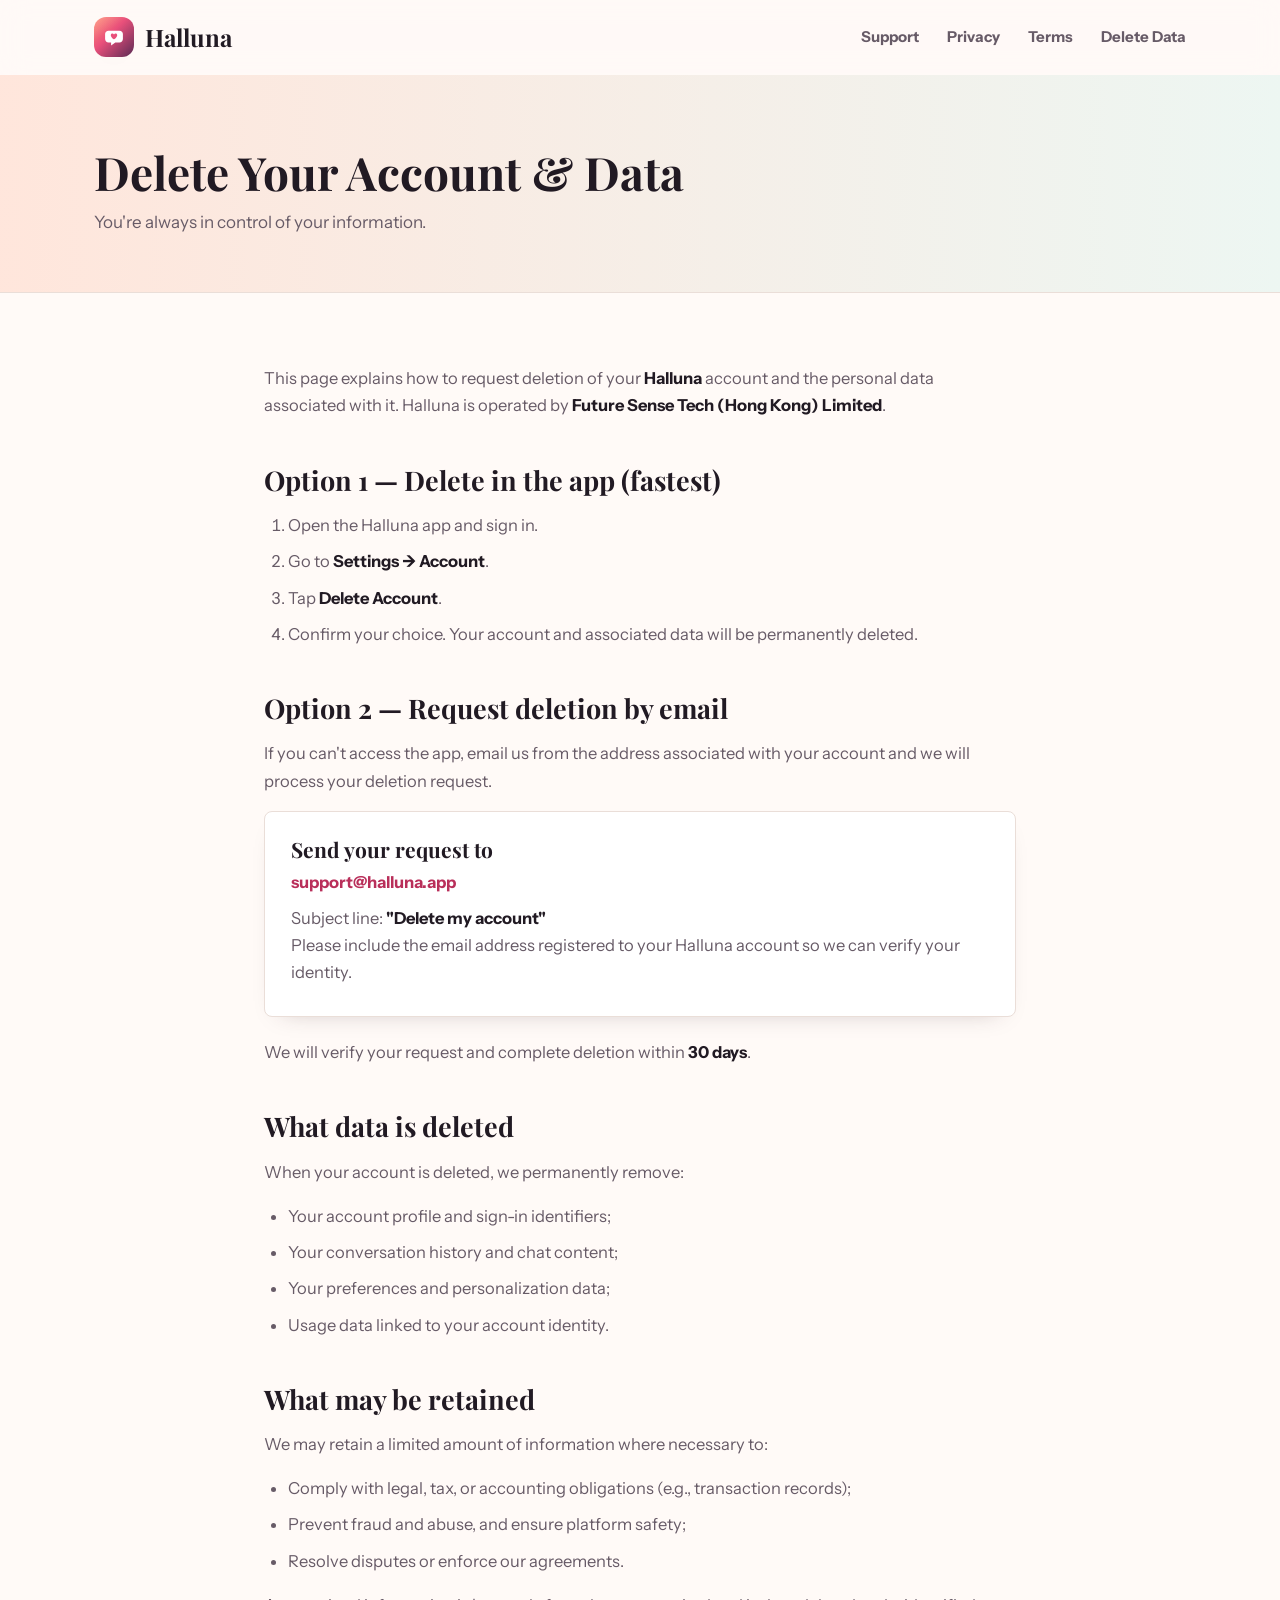
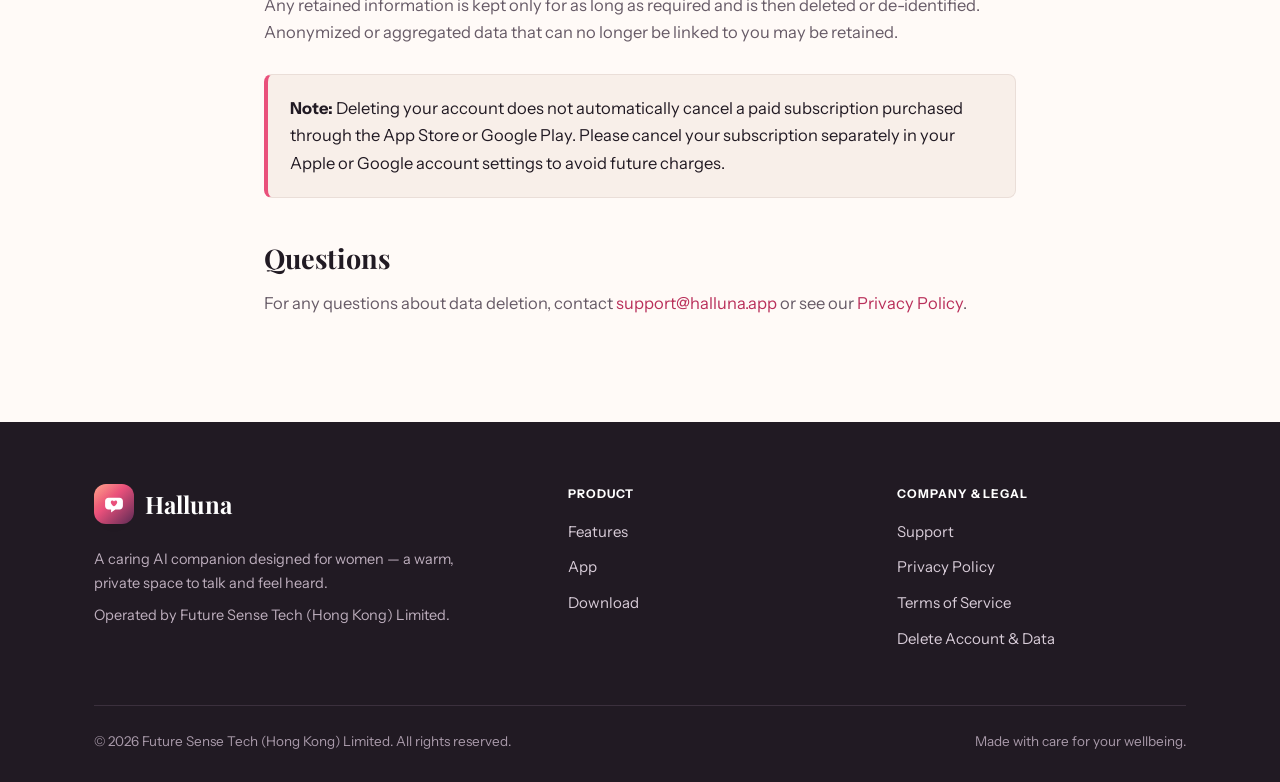
==== delete-account.html @ c00d172d "Initial Halluna website" ====
<!DOCTYPE html>
<html lang="en">
<head>
  <meta charset="UTF-8" />
  <meta name="viewport" content="width=device-width, initial-scale=1.0" />
  <title>Delete Account &amp; Data — Halluna</title>
  <meta name="description" content="How to delete your Halluna account and personal data, what is removed, and what may be retained." />
  <link rel="preconnect" href="https://fonts.googleapis.com" />
  <link rel="preconnect" href="https://fonts.gstatic.com" crossorigin />
  <link href="https://fonts.googleapis.com/css2?family=Instrument+Sans:wght@400;500;600;700;800&family=Playfair+Display:wght@600;700&display=swap" rel="stylesheet" />
  <link rel="stylesheet" href="styles.css" />
</head>
<body>

  <header class="site-header">
    <div class="wrap nav">
      <a class="brand" href="index.html"><span class="logo"><svg viewBox="0 0 24 24" fill="none"><path d="M6.5 5.7h11c1.9 0 3.4 1.5 3.4 3.4v4.9c0 1.9-1.5 3.4-3.4 3.4h-4.2l-4.2 3.1v-3.1H6.5c-1.9 0-3.4-1.5-3.4-3.4V9.1c0-1.9 1.5-3.4 3.4-3.4Z" fill="currentColor"/><path d="M12 14.4s-3.2-1.9-3.2-4.1c0-1 .7-1.7 1.6-1.7.7 0 1.2.4 1.6 1 .4-.6.9-1 1.6-1 .9 0 1.6.7 1.6 1.7 0 2.2-3.2 4.1-3.2 4.1Z" fill="#e9507b"/></svg></span><span class="wordmark">Halluna</span></a>
      <nav class="nav-links">
        <a href="support.html">Support</a>
        <a href="privacy.html">Privacy</a>
        <a href="terms.html">Terms</a>
        <a href="delete-account.html">Delete Data</a>
      </nav>
    </div>
  </header>

  <section class="page-hero">
    <span class="orb"></span>
    <div class="wrap">
      <h1>Delete Your Account &amp; Data</h1>
      <p>You're always in control of your information.</p>
    </div>
  </section>

  <section class="legal">
    <div class="wrap">

      <p>
        This page explains how to request deletion of your <strong>Halluna</strong> account and the personal
        data associated with it. Halluna is operated by <strong>Future Sense Tech (Hong Kong) Limited</strong>.
      </p>

      <h2>Option 1 — Delete in the app (fastest)</h2>
      <ol>
        <li>Open the Halluna app and sign in.</li>
        <li>Go to <strong>Settings → Account</strong>.</li>
        <li>Tap <strong>Delete Account</strong>.</li>
        <li>Confirm your choice. Your account and associated data will be permanently deleted.</li>
      </ol>

      <h2>Option 2 — Request deletion by email</h2>
      <p>
        If you can't access the app, email us from the address associated with your account and we will process
        your deletion request.
      </p>
      <div class="contact-card">
        <h3>Send your request to</h3>
        <p><a href="mailto:support@halluna.app">support@halluna.app</a></p>
        <p style="margin-top:8px">Subject line: <strong>"Delete my account"</strong><br>
          Please include the email address registered to your Halluna account so we can verify your identity.</p>
      </div>
      <p>We will verify your request and complete deletion within <strong>30 days</strong>.</p>

      <h2>What data is deleted</h2>
      <p>When your account is deleted, we permanently remove:</p>
      <ul>
        <li>Your account profile and sign-in identifiers;</li>
        <li>Your conversation history and chat content;</li>
        <li>Your preferences and personalization data;</li>
        <li>Usage data linked to your account identity.</li>
      </ul>

      <h2>What may be retained</h2>
      <p>We may retain a limited amount of information where necessary to:</p>
      <ul>
        <li>Comply with legal, tax, or accounting obligations (e.g., transaction records);</li>
        <li>Prevent fraud and abuse, and ensure platform safety;</li>
        <li>Resolve disputes or enforce our agreements.</li>
      </ul>
      <p>
        Any retained information is kept only for as long as required and is then deleted or de-identified.
        Anonymized or aggregated data that can no longer be linked to you may be retained.
      </p>

      <div class="callout">
        <p><strong>Note:</strong> Deleting your account does not automatically cancel a paid subscription
          purchased through the App Store or Google Play. Please cancel your subscription separately in your
          Apple or Google account settings to avoid future charges.</p>
      </div>

      <h2>Questions</h2>
      <p>For any questions about data deletion, contact
        <a href="mailto:support@halluna.app">support@halluna.app</a> or see our
        <a href="privacy.html">Privacy Policy</a>.</p>

    </div>
  </section>

  <footer class="site-footer">
    <div class="wrap">
      <div class="footer-grid">
        <div>
          <a class="brand" href="index.html"><span class="logo"><svg viewBox="0 0 24 24" fill="none"><path d="M6.5 5.7h11c1.9 0 3.4 1.5 3.4 3.4v4.9c0 1.9-1.5 3.4-3.4 3.4h-4.2l-4.2 3.1v-3.1H6.5c-1.9 0-3.4-1.5-3.4-3.4V9.1c0-1.9 1.5-3.4 3.4-3.4Z" fill="currentColor"/><path d="M12 14.4s-3.2-1.9-3.2-4.1c0-1 .7-1.7 1.6-1.7.7 0 1.2.4 1.6 1 .4-.6.9-1 1.6-1 .9 0 1.6.7 1.6 1.7 0 2.2-3.2 4.1-3.2 4.1Z" fill="#e9507b"/></svg></span><span class="wordmark">Halluna</span></a>
          <p>A caring AI companion designed for women — a warm, private space to talk and feel heard.</p>
          <p>Operated by Future Sense Tech (Hong Kong) Limited.</p>
        </div>
        <div class="footer-col">
          <h4>Product</h4>
          <a href="index.html#features">Features</a>
          <a href="index.html#app">App</a>
          <a href="index.html#download">Download</a>
        </div>
        <div class="footer-col">
          <h4>Company &amp; Legal</h4>
          <a href="support.html">Support</a>
          <a href="privacy.html">Privacy Policy</a>
          <a href="terms.html">Terms of Service</a>
          <a href="delete-account.html">Delete Account &amp; Data</a>
        </div>
      </div>
      <div class="footer-bottom">
        <span>© 2026 Future Sense Tech (Hong Kong) Limited. All rights reserved.</span>
        <span>Made with care for your wellbeing.</span>
      </div>
    </div>
  </footer>

</body>
</html>
---- styles.css ----
/* ==========================================================================
   Halluna website
   ========================================================================== */

:root {
  --paper: #fffaf7;
  --paper-2: #f8efe9;
  --surface: #ffffff;
  --ink: #211a23;
  --muted: #675b67;
  --soft: #8d818d;
  --coral: #e9507b;
  --coral-deep: #b92f5a;
  --plum: #5b2a54;
  --teal: #1e8a7a;
  --mint: #dff3ee;
  --peach: #ffd6c6;
  --line: #eaded8;
  --line-dark: #3b303d;
  --shadow-sm: 0 10px 24px -18px rgba(61, 37, 47, .35);
  --shadow-md: 0 24px 48px -28px rgba(61, 37, 47, .42);
  --shadow-lg: 0 36px 80px -34px rgba(61, 37, 47, .55);
  --max: 1140px;
  --display: "Playfair Display", Georgia, "Times New Roman", serif;
  --text: "Instrument Sans", system-ui, -apple-system, "Segoe UI", sans-serif;
}

* { box-sizing: border-box; }

html {
  scroll-behavior: smooth;
  -webkit-text-size-adjust: 100%;
}

body {
  margin: 0;
  font-family: var(--text);
  color: var(--ink);
  background: var(--paper);
  font-size: 17px;
  line-height: 1.65;
  -webkit-font-smoothing: antialiased;
  text-rendering: optimizeLegibility;
}

body.modal-open {
  overflow: hidden;
}

h1,
h2,
h3 {
  margin-top: 0;
  font-family: var(--display);
  font-weight: 700;
  letter-spacing: 0;
  line-height: 1.1;
}

a {
  color: var(--coral-deep);
  text-decoration: none;
  transition: color .18s ease;
}

a:hover { color: var(--plum); }
img { display: block; max-width: 100%; }

.wrap {
  width: 100%;
  max-width: var(--max);
  margin: 0 auto;
  padding: 0 24px;
}

.tight { max-width: 860px; }

/* ---------- Brand ---------- */
.brand {
  display: inline-flex;
  align-items: center;
  gap: 11px;
  color: inherit;
}

.brand:hover { color: inherit; }

.logo {
  width: 40px;
  height: 40px;
  border-radius: 12px;
  color: #fff;
  background:
    linear-gradient(145deg, rgba(255, 255, 255, .18), rgba(255, 255, 255, 0) 36%),
    linear-gradient(135deg, #ff8e73 0%, #e9507b 42%, #5b2a54 100%);
  display: grid;
  place-items: center;
  box-shadow: var(--shadow-sm);
  flex: none;
}

.logo svg {
  width: 24px;
  height: 24px;
}

.wordmark {
  font-family: var(--display);
  font-weight: 700;
  font-size: 24px;
  color: var(--ink);
  line-height: 1;
}

/* ---------- Header ---------- */
.site-header {
  position: sticky;
  top: 0;
  z-index: 60;
  background: rgba(255, 250, 247, .84);
  backdrop-filter: saturate(160%) blur(14px);
  border-bottom: 1px solid transparent;
  transition: border-color .2s ease, background .2s ease;
}

.site-header.scrolled {
  background: rgba(255, 250, 247, .94);
  border-bottom-color: var(--line);
}

.nav {
  display: flex;
  align-items: center;
  justify-content: space-between;
  min-height: 74px;
}

.nav-links {
  display: flex;
  align-items: center;
  gap: 28px;
}

.nav-links a {
  color: var(--muted);
  font-size: 15px;
  font-weight: 700;
}

.nav-links a:not(.btn):hover { color: var(--ink); }

.nav-links a.btn-primary {
  color: #fff;
}

.nav-links a.btn-primary:hover {
  color: #fff;
}

/* ---------- Buttons and store badges ---------- */
.btn {
  display: inline-flex;
  align-items: center;
  justify-content: center;
  gap: 9px;
  min-height: 46px;
  padding: 12px 24px;
  border-radius: 999px;
  border: 1px solid transparent;
  font-family: var(--text);
  font-size: 15px;
  font-weight: 800;
  cursor: pointer;
  white-space: nowrap;
  transition: transform .16s ease, box-shadow .16s ease, background .16s ease;
}

.btn:hover {
  text-decoration: none;
  transform: translateY(-2px);
}

.btn-primary {
  color: #fff;
  background: var(--coral);
  box-shadow: var(--shadow-md);
}

.btn-primary:hover {
  color: #fff;
  background: var(--coral-deep);
  box-shadow: var(--shadow-lg);
}

.btn-sm {
  min-height: 40px;
  padding: 9px 18px;
  font-size: 14px;
}

.store-row {
  display: flex;
  gap: 14px;
  flex-wrap: wrap;
}

.store-badge {
  display: inline-flex;
  align-items: center;
  justify-content: flex-start;
  gap: 12px;
  min-width: 188px;
  min-height: 56px;
  padding: 10px 18px;
  border-radius: 8px;
  color: #fff;
  background: #211a23;
  box-shadow: var(--shadow-md);
  transition: transform .16s ease, box-shadow .16s ease, background .16s ease;
}

.store-badge:hover {
  color: #fff;
  background: #332834;
  transform: translateY(-2px);
  box-shadow: var(--shadow-lg);
}

.store-badge img {
  width: 26px;
  height: 26px;
  object-fit: contain;
  flex: none;
}

.store-badge .t {
  display: flex;
  flex-direction: column;
  line-height: 1.1;
  text-align: left;
}

.store-badge .t small {
  font-size: 10.5px;
  font-weight: 600;
  opacity: .78;
}

.store-badge .t b {
  font-size: 16px;
  font-weight: 800;
}

/* ---------- Hero ---------- */
.hero {
  position: relative;
  overflow: hidden;
}

.app-hero {
  min-height: calc(100vh - 74px);
  padding: 62px 0 58px;
  background:
    linear-gradient(90deg, rgba(255, 214, 198, .42), rgba(223, 243, 238, .45)),
    radial-gradient(1200px 640px at 50% 0%, #ffffff 0%, rgba(255, 255, 255, 0) 72%);
}

.hero-grid {
  display: grid;
  grid-template-columns: minmax(0, 1fr) 410px;
  gap: 72px;
  align-items: center;
}

.hero-copy {
  max-width: 630px;
}

.app-mark {
  display: inline-flex;
  align-items: center;
  gap: 12px;
  margin-bottom: 26px;
  padding: 8px 14px 8px 8px;
  border: 1px solid rgba(233, 80, 123, .22);
  border-radius: 999px;
  color: var(--plum);
  background: rgba(255, 255, 255, .72);
  box-shadow: var(--shadow-sm);
  font-size: 13px;
  font-weight: 800;
  text-transform: uppercase;
}

.app-icon {
  display: grid;
  place-items: center;
  color: #fff;
  background:
    linear-gradient(145deg, rgba(255, 255, 255, .2), rgba(255, 255, 255, 0) 34%),
    linear-gradient(135deg, #ff8e73 0%, #e9507b 42%, #5b2a54 100%);
  box-shadow: var(--shadow-md);
}

.app-icon {
  width: 54px;
  height: 54px;
  margin: 0;
  border-radius: 16px;
  flex: none;
}

.app-icon svg {
  width: 32px;
  height: 32px;
}

.hero h1 {
  max-width: 680px;
  margin: 0 0 22px;
  color: var(--ink);
  font-size: 58px;
}

.hero .lead {
  max-width: 590px;
  margin: 0 0 32px;
  color: var(--muted);
  font-size: 19px;
}

.hero-stores { margin-bottom: 20px; }

.micro {
  display: flex;
  align-items: center;
  gap: 9px;
  color: var(--soft);
  font-size: 14px;
  font-weight: 600;
}

.micro svg {
  width: 18px;
  height: 18px;
  color: var(--teal);
  flex: none;
}

/* ---------- App preview ---------- */
.phone-wrap {
  position: relative;
  display: grid;
  justify-items: center;
}

.phone {
  position: relative;
  width: 318px;
  aspect-ratio: 9 / 19.4;
  padding: 14px;
  border-radius: 42px;
  background: #211a23;
  box-shadow: 0 28px 70px -30px rgba(33, 26, 35, .85);
}

.phone::before {
  content: "";
  position: absolute;
  inset: 8px;
  border: 1px solid rgba(255, 255, 255, .16);
  border-radius: 36px;
  pointer-events: none;
}

.phone .screen {
  width: 100%;
  height: 100%;
  overflow: hidden;
  border-radius: 30px;
  background: linear-gradient(180deg, #fffaf7 0%, #f6ece6 100%);
  display: flex;
  flex-direction: column;
}

.chat-top {
  display: flex;
  align-items: center;
  gap: 12px;
  padding: 14px 16px;
  border-bottom: 1px solid rgba(234, 222, 216, .82);
  background: rgba(255, 255, 255, .64);
}

.chat-top .ava {
  position: relative;
  width: 56px;
  height: 56px;
  border-radius: 50%;
  background: #fff;
  box-shadow: 0 12px 26px -18px rgba(61, 37, 47, .55);
  flex: none;
}

.chat-top .ava img {
  width: 100%;
  height: 100%;
  object-fit: cover;
  border-radius: 50%;
  display: block;
}

.chat-top .ava::after {
  content: "";
  position: absolute;
  right: 1px;
  bottom: 1px;
  z-index: 2;
  width: 13px;
  height: 13px;
  border-radius: 50%;
  background: var(--teal);
  border: 2px solid #fff;
}

.chat-top .meta { flex: 1; }
.chat-top .nm { font-size: 17px; font-weight: 800; line-height: 1.2; }
.chat-top .st { color: var(--teal); font-size: 12px; font-weight: 800; }

.chat-actions {
  display: inline-flex;
  align-items: center;
  gap: 8px;
  color: var(--soft);
  flex: none;
}

.chat-actions span {
  width: 30px;
  height: 30px;
  border-radius: 50%;
  background: var(--paper-2);
  display: grid;
  place-items: center;
}

.chat-actions svg {
  width: 16px;
  height: 16px;
}

.mood-card {
  margin: 14px 14px 0;
  padding: 14px;
  border: 1px solid rgba(233, 80, 123, .18);
  border-radius: 8px;
  background: #fff;
  box-shadow: var(--shadow-sm);
}

.mood-card span {
  display: block;
  color: var(--soft);
  font-size: 11px;
  font-weight: 800;
  text-transform: uppercase;
}

.mood-card strong {
  display: block;
  margin: 3px 0 10px;
  color: var(--plum);
  font-size: 16px;
}

.mood-row {
  display: flex;
  gap: 6px;
}

.mood-row i {
  padding: 5px 9px;
  border-radius: 999px;
  color: var(--plum);
  background: var(--paper-2);
  font-size: 11px;
  font-style: normal;
  font-weight: 800;
}

.chat-body {
  flex: 1;
  display: flex;
  flex-direction: column;
  gap: 9px;
  overflow: hidden;
  padding: 16px 14px 8px;
}

.daystamp {
  align-self: center;
  padding: 3px 12px;
  border-radius: 999px;
  color: var(--soft);
  background: rgba(255, 255, 255, .72);
  font-size: 10.5px;
  font-weight: 700;
}

.bubble {
  max-width: 82%;
  padding: 10px 13px;
  border: 1px solid transparent;
  border-radius: 18px;
  box-shadow: 0 5px 14px -10px rgba(61, 37, 47, .55);
  font-size: 12.8px;
  line-height: 1.45;
  animation: rise .5s ease both;
}

.bubble.them {
  align-self: flex-start;
  color: var(--ink);
  background: rgba(255, 255, 255, .94);
  border-color: rgba(91, 42, 84, .08);
  border-bottom-left-radius: 5px;
}

.bubble.me {
  align-self: flex-end;
  color: #fff;
  background: #8f476b;
  border-bottom-right-radius: 5px;
}

.b1 { animation-delay: .05s; }
.b2 { animation-delay: .2s; }
.b3 { animation-delay: .45s; }
.b4 { animation-delay: .62s; }

@keyframes rise {
  from { opacity: 0; transform: translateY(8px); }
  to { opacity: 1; transform: none; }
}

.typing {
  align-self: flex-start;
  display: inline-flex;
  gap: 4px;
  padding: 11px 13px;
  border: 1px solid rgba(91, 42, 84, .08);
  border-radius: 18px;
  border-bottom-left-radius: 5px;
  background: #fff;
  animation: rise .5s .75s ease both;
}

.typing span {
  width: 6px;
  height: 6px;
  border-radius: 50%;
  background: #c9b7c3;
  animation: blink 1.3s infinite ease-in-out;
}

.typing span:nth-child(2) { animation-delay: .2s; }
.typing span:nth-child(3) { animation-delay: .4s; }

@keyframes blink {
  0%, 60%, 100% { opacity: .35; transform: translateY(0); }
  30% { opacity: 1; transform: translateY(-3px); }
}

.chat-input {
  display: flex;
  align-items: center;
  gap: 9px;
  padding: 10px 12px 14px;
  border-top: 1px solid rgba(234, 222, 216, .82);
  background: rgba(255, 255, 255, .68);
}

.chat-input .field {
  flex: 1;
  min-width: 0;
  padding: 10px 13px;
  border-radius: 999px;
  color: var(--soft);
  background: var(--paper-2);
  font-size: 12px;
  font-weight: 700;
}

.chat-input .send {
  width: 36px;
  height: 36px;
  border-radius: 50%;
  color: #fff;
  background: var(--plum);
  display: grid;
  place-items: center;
  flex: none;
}

.chat-input .send svg {
  width: 17px;
  height: 17px;
}

/* ---------- Strips and sections ---------- */
.strip {
  border-top: 1px solid var(--line);
  border-bottom: 1px solid var(--line);
  background: #fff;
}

.strip .wrap {
  display: flex;
  flex-wrap: wrap;
  gap: 14px 36px;
  justify-content: center;
  padding-block: 20px;
}

.strip span {
  display: inline-flex;
  align-items: center;
  gap: 9px;
  color: var(--muted);
  font-size: 14px;
  font-weight: 800;
}

.strip svg {
  width: 18px;
  height: 18px;
  color: var(--teal);
}

section.block { padding: 88px 0; }

.alt {
  border-block: 1px solid var(--line);
  background: #fff;
}

.section-head {
  max-width: 700px;
  margin: 0 auto 48px;
  text-align: center;
}

.eyebrow {
  display: block;
  margin-bottom: 13px;
  color: var(--coral-deep);
  font-size: 12px;
  font-weight: 900;
  letter-spacing: .08em;
  text-transform: uppercase;
}

.eyebrow.left { text-align: left; }

.section-head h2,
.section-copy h2 {
  margin-bottom: 14px;
  font-size: 42px;
}

.section-head p,
.section-copy p {
  margin: 0;
  color: var(--muted);
  font-size: 18px;
}

.features {
  display: grid;
  grid-template-columns: repeat(3, 1fr);
  gap: 18px;
}

.card,
.info-panel,
.contact-card,
.toc,
.quote {
  border: 1px solid var(--line);
  border-radius: 8px;
  background: var(--surface);
  box-shadow: var(--shadow-sm);
}

.card {
  padding: 28px 24px;
  transition: transform .2s ease, box-shadow .2s ease, border-color .2s ease;
}

.card:hover {
  border-color: rgba(233, 80, 123, .35);
  transform: translateY(-3px);
  box-shadow: var(--shadow-md);
}

.card .ic {
  width: 48px;
  height: 48px;
  margin-bottom: 20px;
  border-radius: 8px;
  color: var(--plum);
  background: linear-gradient(135deg, var(--peach), var(--mint));
  display: grid;
  place-items: center;
}

.card .ic svg {
  width: 25px;
  height: 25px;
}

.card h3 {
  margin: 0 0 9px;
  font-size: 21px;
}

.card p {
  margin: 0;
  color: var(--muted);
  font-size: 15.5px;
}

.split-section {
  display: grid;
  grid-template-columns: minmax(0, .9fr) minmax(0, 1fr);
  gap: 56px;
  align-items: start;
}

.section-copy {
  max-width: 480px;
}

.safety-list {
  display: grid;
  gap: 14px;
}

.safety-list div {
  padding: 22px 24px;
  border-left: 4px solid var(--teal);
  border-radius: 8px;
  background: var(--paper);
}

.safety-list strong {
  display: block;
  margin-bottom: 5px;
  color: var(--ink);
  font-size: 16px;
}

.safety-list span {
  color: var(--muted);
  font-size: 15px;
}

.app-store-section {
  background: var(--paper);
}

.store-info-grid {
  display: grid;
  grid-template-columns: 1fr 1fr;
  gap: 18px;
}

.info-panel {
  padding: 28px;
}

.info-panel h3 {
  margin-bottom: 18px;
  font-size: 24px;
}

.info-panel dl,
.info-panel dd {
  margin: 0;
}

.info-panel div {
  display: grid;
  grid-template-columns: 150px 1fr;
  gap: 18px;
  padding: 13px 0;
  border-top: 1px solid var(--line);
}

.info-panel dt {
  color: var(--soft);
  font-size: 13px;
  font-weight: 900;
  text-transform: uppercase;
}

.info-panel dd {
  color: var(--ink);
  font-size: 15px;
  font-weight: 700;
}

/* ---------- Modal ---------- */
.modal {
  position: fixed;
  inset: 0;
  z-index: 100;
  display: none;
  align-items: center;
  justify-content: center;
  padding: 24px;
}

.modal[aria-hidden="false"] {
  display: flex;
}

.modal-backdrop {
  position: absolute;
  inset: 0;
  background: rgba(33, 26, 35, .52);
  backdrop-filter: blur(8px);
}

.modal-card {
  position: relative;
  z-index: 1;
  width: min(420px, 100%);
  padding: 34px 28px 28px;
  border: 1px solid var(--line);
  border-radius: 12px;
  background: #fff;
  box-shadow: var(--shadow-lg);
  text-align: center;
}

.modal-close {
  position: absolute;
  top: 12px;
  right: 14px;
  width: 32px;
  height: 32px;
  border: 0;
  border-radius: 50%;
  color: var(--soft);
  background: var(--paper-2);
  font-size: 24px;
  line-height: 1;
  cursor: pointer;
}

.modal-icon {
  width: 58px;
  height: 58px;
  margin: 0 auto 18px;
  border-radius: 16px;
  color: #fff;
  background:
    linear-gradient(145deg, rgba(255, 255, 255, .18), rgba(255, 255, 255, 0) 36%),
    linear-gradient(135deg, #ff8e73 0%, #e9507b 42%, #5b2a54 100%);
  display: grid;
  place-items: center;
}

.modal-icon svg {
  width: 34px;
  height: 34px;
}

.modal-card h2 {
  margin: 0 0 10px;
  font-size: 30px;
}

.modal-card p {
  margin: 0 0 22px;
  color: var(--muted);
  font-size: 16px;
}

/* ---------- Footer ---------- */
.site-footer {
  padding: 62px 0 30px;
  color: #d8ccd8;
  background: #211a23;
}

.footer-grid {
  display: grid;
  grid-template-columns: 1.5fr 1fr 1fr;
  gap: 40px;
  margin-bottom: 42px;
}

.site-footer .wordmark { color: #fff; }
.site-footer .brand { margin-bottom: 16px; }

.site-footer p {
  max-width: 360px;
  margin: 8px 0;
  color: #bdaebd;
  font-size: 14.5px;
}

.footer-col h4 {
  margin: 0 0 16px;
  color: #fff;
  font-family: var(--text);
  font-size: 12px;
  font-weight: 900;
  letter-spacing: .08em;
  text-transform: uppercase;
}

.footer-col a {
  display: block;
  margin-bottom: 11px;
  color: #d8ccd8;
  font-size: 15px;
}

.footer-col a:hover { color: #fff; }

.footer-bottom {
  display: flex;
  justify-content: space-between;
  flex-wrap: wrap;
  gap: 10px;
  padding-top: 24px;
  border-top: 1px solid var(--line-dark);
  color: #a99aaa;
  font-size: 13.5px;
}

.footer-bottom a {
  color: #d8ccd8;
}

/* ---------- Steps and quotes retained for content pages ---------- */
.steps {
  display: grid;
  grid-template-columns: repeat(3, 1fr);
  gap: 24px;
  counter-reset: s;
}

.step {
  position: relative;
  padding: 8px 6px;
}

.step .num {
  width: 50px;
  height: 50px;
  margin-bottom: 18px;
  border: 1px solid var(--line);
  border-radius: 8px;
  color: var(--coral-deep);
  background: var(--surface);
  display: grid;
  place-items: center;
  box-shadow: var(--shadow-sm);
  font-family: var(--display);
  font-size: 22px;
  font-weight: 700;
}

.step h3 {
  margin: 0 0 8px;
  font-size: 20px;
}

.step p {
  margin: 0;
  color: var(--muted);
  font-size: 15.5px;
}

.quote-grid {
  display: grid;
  grid-template-columns: repeat(3, 1fr);
  gap: 18px;
}

.quote {
  padding: 28px 24px;
}

.quote .stars {
  margin-bottom: 14px;
  color: var(--coral);
  font-size: 15px;
}

.quote p {
  margin: 0 0 18px;
  color: var(--ink);
  font-size: 16px;
  font-style: italic;
}

.quote .who {
  display: flex;
  align-items: center;
  gap: 12px;
}

.quote .who .av {
  width: 38px;
  height: 38px;
  border-radius: 50%;
  color: var(--plum);
  background: var(--mint);
  display: grid;
  place-items: center;
  font-size: 15px;
  font-weight: 800;
}

.quote .who b { font-size: 14.5px; }

.quote .who small {
  display: block;
  color: var(--soft);
  font-size: 12.5px;
}

/* ---------- Legal / content pages ---------- */
.page-hero {
  position: relative;
  overflow: hidden;
  padding: 72px 0 56px;
  border-bottom: 1px solid var(--line);
  background: linear-gradient(90deg, rgba(255, 214, 198, .56), rgba(223, 243, 238, .56));
}

.page-hero .orb { display: none; }

.page-hero h1 {
  margin: 0 0 10px;
  font-size: 46px;
}

.page-hero p {
  margin: 0;
  color: var(--muted);
  font-size: 17px;
}

.legal {
  padding: 56px 0 88px;
}

.legal .wrap { max-width: 800px; }

.legal h2 {
  margin: 46px 0 14px;
  font-size: 27px;
}

.legal h3 {
  margin: 28px 0 8px;
  font-size: 20px;
}

.legal p,
.legal li {
  color: var(--muted);
  font-size: 16.5px;
}

.legal ul,
.legal ol {
  padding-left: 24px;
}

.legal li { margin-bottom: 9px; }

.legal strong {
  color: var(--ink);
  font-weight: 800;
}

.legal .meta {
  margin: 4px 0;
  color: var(--soft);
  font-size: 14.5px;
}

.callout {
  margin: 28px 0;
  padding: 20px 22px;
  border: 1px solid var(--line);
  border-left: 4px solid var(--coral);
  border-radius: 8px;
  background: var(--paper-2);
}

.callout p {
  margin: 0;
  color: var(--ink);
}

.contact-card {
  margin-bottom: 22px;
  padding: 26px;
}

.contact-card h3 {
  margin: 0 0 8px;
  font-size: 21px;
}

.contact-card p {
  margin: 4px 0;
  color: var(--muted);
}

.contact-card a { font-weight: 800; }

.toc {
  margin-bottom: 34px;
  padding: 22px 26px;
}

.toc h4 {
  margin: 0 0 12px;
  color: var(--soft);
  font-size: 12px;
  font-weight: 900;
  letter-spacing: .07em;
  text-transform: uppercase;
}

.toc ol {
  margin: 0;
  padding-left: 20px;
  columns: 2;
  column-gap: 30px;
}

.toc li {
  margin-bottom: 8px;
  font-size: 15px;
}

.toc a { color: var(--muted); }
.toc a:hover { color: var(--coral-deep); }

/* ---------- Responsive ---------- */
@media (max-width: 980px) {
  .hero-grid {
    grid-template-columns: 1fr;
    gap: 48px;
  }

  .hero-copy {
    max-width: 720px;
    text-align: center;
    margin: 0 auto;
  }

  .app-mark,
  .hero-stores,
  .micro {
    justify-content: center;
  }

  .hero .lead {
    margin-inline: auto;
  }

  .split-section,
  .store-info-grid {
    grid-template-columns: 1fr;
  }

  .section-copy {
    max-width: none;
  }
}

@media (max-width: 860px) {
  .features,
  .steps,
  .quote-grid {
    grid-template-columns: 1fr;
  }

  .footer-grid {
    grid-template-columns: 1fr;
    gap: 30px;
  }
}

@media (max-width: 720px) {
  body { font-size: 16px; }

  .wrap { padding: 0 18px; }

  .nav { min-height: 68px; }

  .nav-links .hide-sm { display: none; }
  .nav-links { gap: 14px; }

  .wordmark { font-size: 22px; }

  .app-hero {
    min-height: auto;
    padding: 42px 0 50px;
  }

  .hero h1 {
    font-size: 42px;
  }

  .hero .lead {
    font-size: 17px;
  }

  .store-row {
    justify-content: center;
  }

  .store-badge {
    min-width: 164px;
  }

  .phone {
    width: min(318px, 92vw);
  }

  section.block {
    padding: 64px 0;
  }

  .section-head {
    margin-bottom: 34px;
  }

  .section-head h2,
  .section-copy h2 {
    font-size: 32px;
  }

  .section-head p,
  .section-copy p {
    font-size: 16.5px;
  }

  .info-panel div {
    grid-template-columns: 1fr;
    gap: 4px;
  }

  .page-hero {
    padding: 52px 0 42px;
  }

  .page-hero h1 {
    font-size: 36px;
  }
}

@media (max-width: 520px) {
  .store-badge {
    width: 100%;
    max-width: 310px;
    justify-content: center;
  }

  .app-mark {
    width: 100%;
    justify-content: flex-start;
    border-radius: 8px;
    text-align: left;
  }

  .hero h1 {
    font-size: 36px;
  }

  .micro {
    align-items: flex-start;
    text-align: left;
  }

  .toc ol { columns: 1; }
}
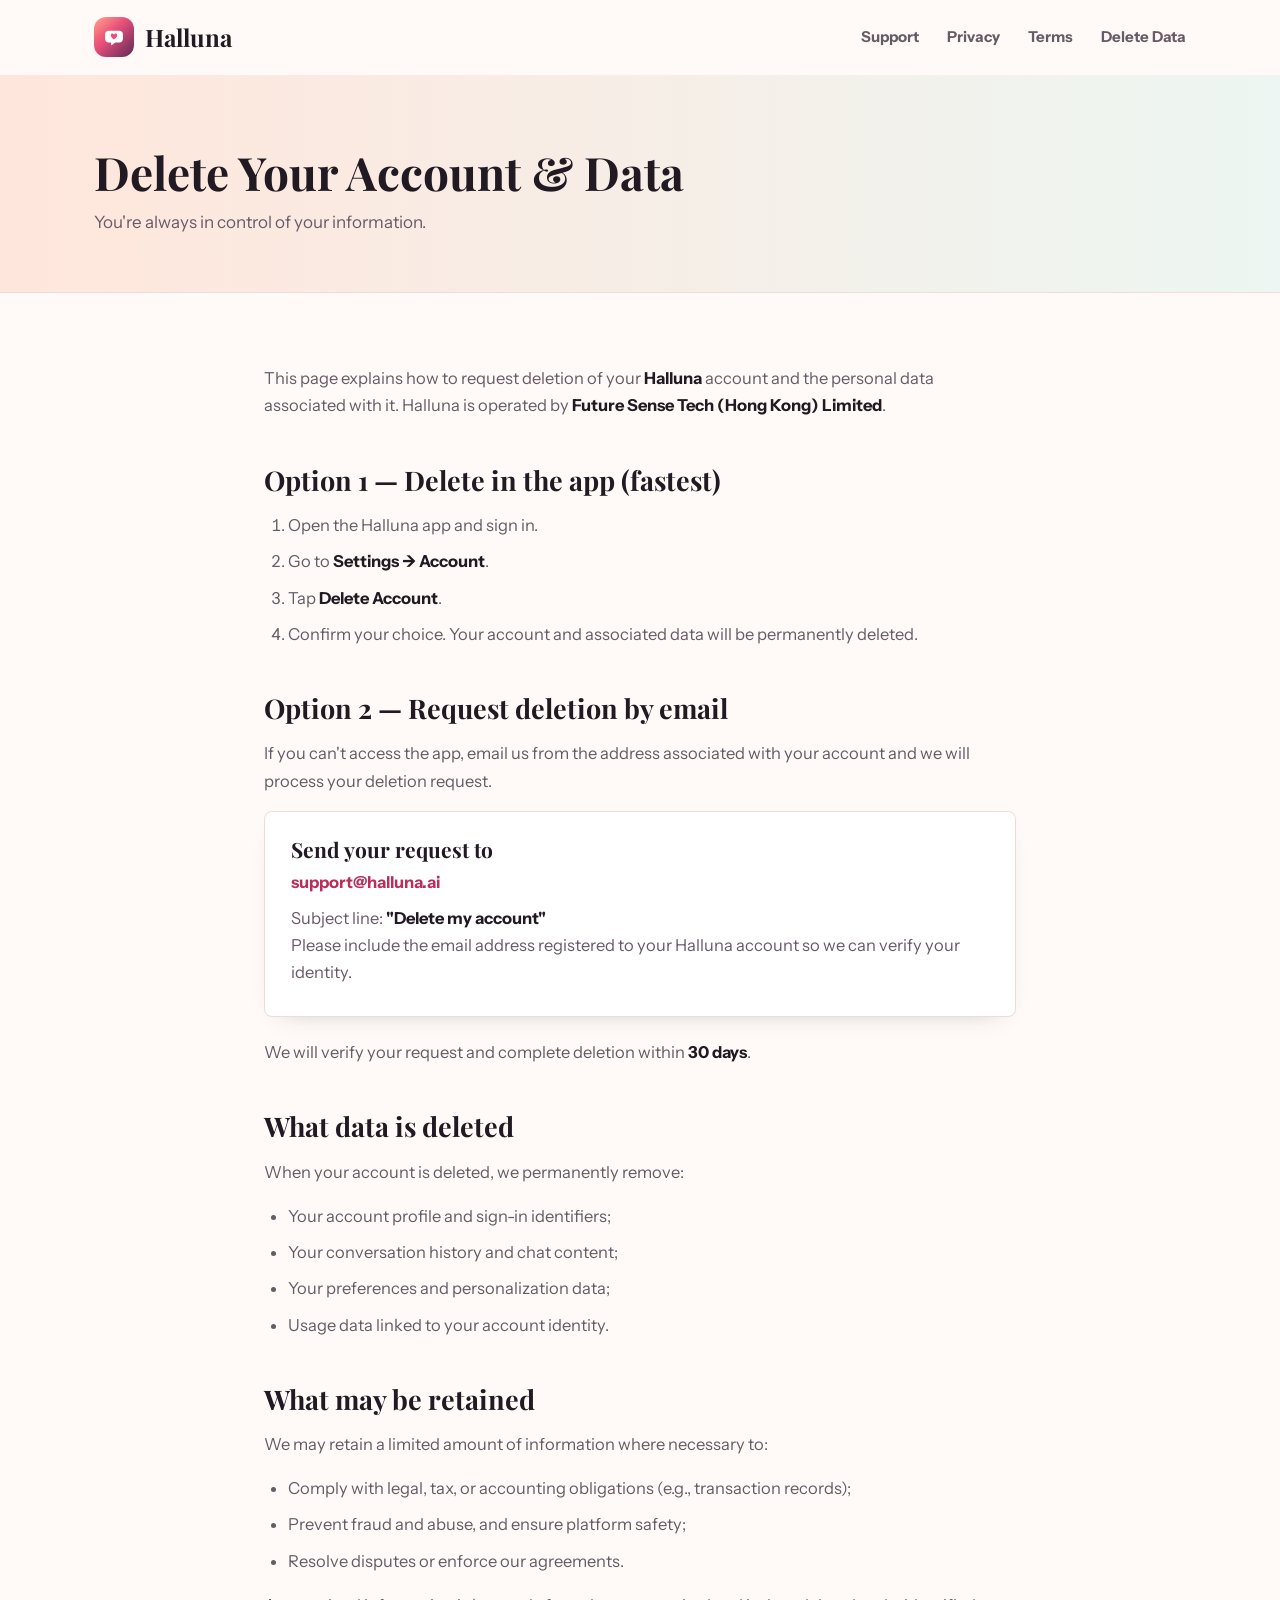
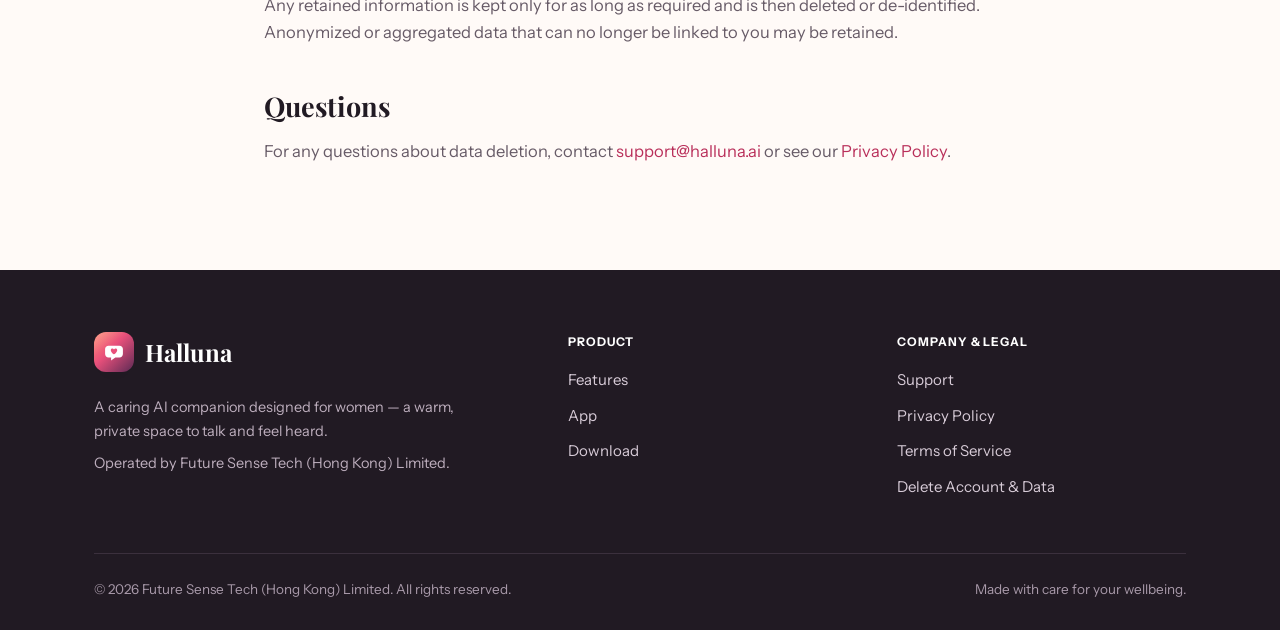
==== commit 6b0af614: "Update public review pages" ====
--- a/delete-account.html
+++ b/delete-account.html
@@ -55,7 +55,7 @@
       </p>
       <div class="contact-card">
         <h3>Send your request to</h3>
-        <p><a href="mailto:support@halluna.app">support@halluna.app</a></p>
+        <p><a href="mailto:support@halluna.ai">support@halluna.ai</a></p>
         <p style="margin-top:8px">Subject line: <strong>"Delete my account"</strong><br>
           Please include the email address registered to your Halluna account so we can verify your identity.</p>
       </div>
@@ -82,15 +82,9 @@
         Anonymized or aggregated data that can no longer be linked to you may be retained.
       </p>
 
-      <div class="callout">
-        <p><strong>Note:</strong> Deleting your account does not automatically cancel a paid subscription
-          purchased through the App Store or Google Play. Please cancel your subscription separately in your
-          Apple or Google account settings to avoid future charges.</p>
-      </div>
-
       <h2>Questions</h2>
       <p>For any questions about data deletion, contact
-        <a href="mailto:support@halluna.app">support@halluna.app</a> or see our
+        <a href="mailto:support@halluna.ai">support@halluna.ai</a> or see our
         <a href="privacy.html">Privacy Policy</a>.</p>
 
     </div>
